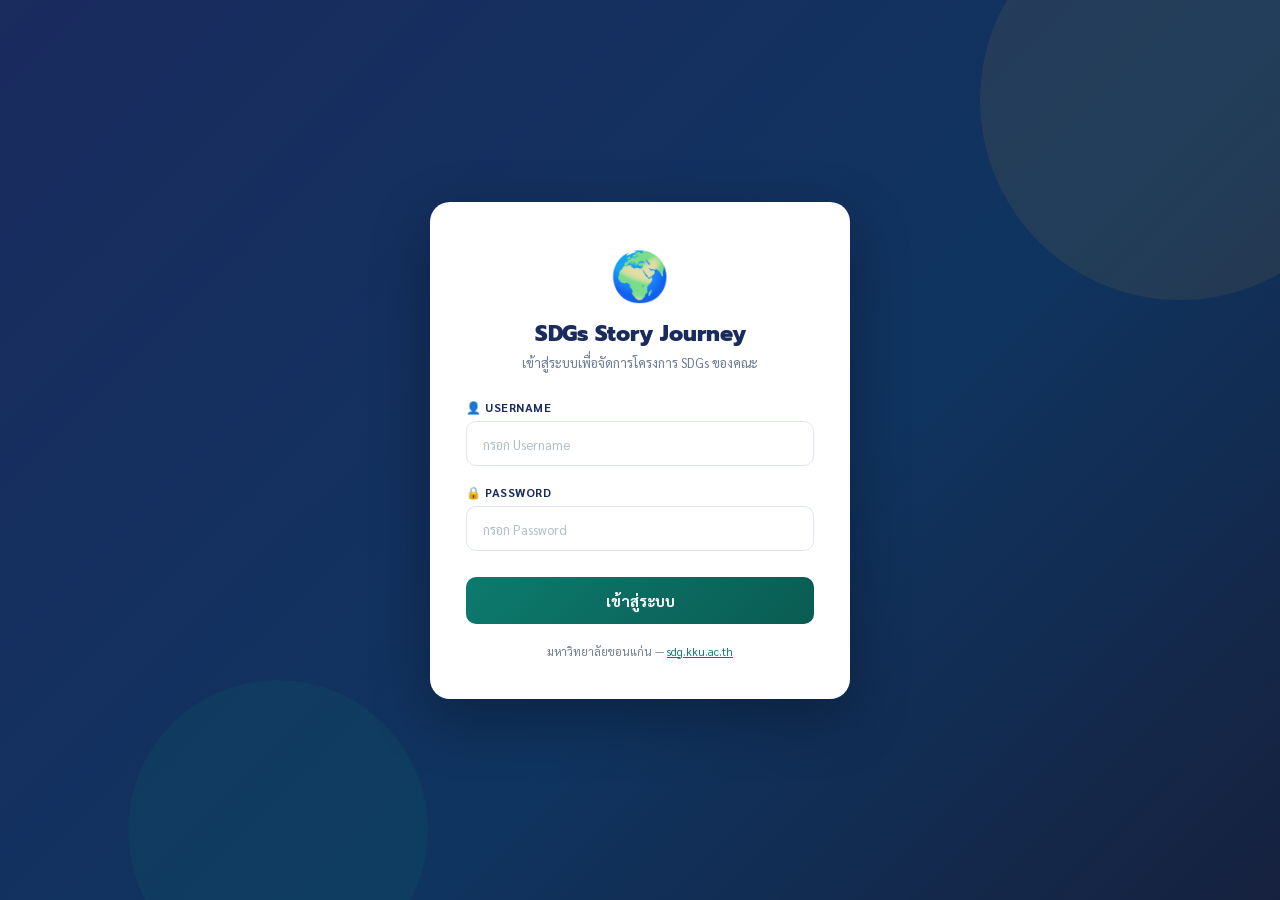
==== dashboard.html @ a76403be "Add files via upload" ====
<!DOCTYPE html>
<html lang="th">
<head>
  <meta charset="UTF-8">
  <meta name="viewport" content="width=device-width, initial-scale=1.0">
  <title>Dashboard — SDGs Story Journey</title>
  <link href="https://fonts.googleapis.com/css2?family=Sarabun:wght@300;400;500;600;700;800&family=Prompt:wght@300;400;600;700;800&display=swap" rel="stylesheet">
  <link rel="stylesheet" href="styles.css">
  <style>
    .dash-header{background:linear-gradient(135deg,var(--kku-navy) 0%,#0f3460 100%);padding:20px 0;position:relative;overflow:hidden;}
    .dash-header::before{content:'';position:absolute;top:-40px;right:-60px;width:250px;height:250px;border-radius:50%;background:rgba(200,146,42,0.1);}
    .dash-header-inner{max-width:960px;margin:0 auto;padding:0 20px;display:flex;align-items:center;justify-content:space-between;position:relative;z-index:1;}
    .dash-header-left h1{font-family:'Prompt',sans-serif;font-size:20px;font-weight:800;color:#fff;margin-bottom:2px;}
    .dash-header-left p{font-size:12px;color:rgba(255,255,255,0.6);}
    .dash-user{display:flex;align-items:center;gap:12px;}
    .dash-user-info{text-align:right;}
    .dash-user-name{font-size:13px;font-weight:700;color:#f0c76a;}
    .dash-user-role{font-size:10px;color:rgba(255,255,255,0.5);}
    .dash-logout{padding:8px 16px;background:rgba(255,255,255,0.1);border:1px solid rgba(255,255,255,0.2);color:white;border-radius:8px;font-size:12px;font-weight:600;cursor:pointer;transition:all 0.2s;font-family:'Sarabun',sans-serif;}
    .dash-logout:hover{background:rgba(231,76,60,0.8);border-color:transparent;}

    .dash-main{max-width:960px;margin:0 auto;padding:24px 20px 60px;}

    .dash-stats{display:grid;grid-template-columns:repeat(3,1fr);gap:14px;margin-bottom:24px;}
    .dash-stat{background:white;border-radius:14px;padding:18px;text-align:center;border:1px solid var(--kku-border);box-shadow:var(--shadow-sm);}
    .dash-stat .val{font-family:'Prompt',sans-serif;font-size:28px;font-weight:800;color:var(--kku-navy);}
    .dash-stat .lbl{font-size:11px;color:var(--kku-gray);margin-top:4px;}

    .dash-toolbar{display:flex;justify-content:space-between;align-items:center;margin-bottom:16px;}
    .dash-toolbar h2{font-family:'Prompt',sans-serif;font-size:16px;font-weight:700;color:var(--kku-navy);}
    .dash-add-btn{padding:10px 20px;background:linear-gradient(135deg,var(--kku-teal),#0a5c52);color:white;border:none;border-radius:10px;font-family:'Sarabun',sans-serif;font-size:13px;font-weight:700;cursor:pointer;display:flex;align-items:center;gap:6px;transition:all 0.2s;box-shadow:0 4px 14px rgba(13,122,110,0.3);}
    .dash-add-btn:hover{transform:translateY(-2px);box-shadow:0 6px 20px rgba(13,122,110,0.4);}

    .project-list{display:flex;flex-direction:column;gap:12px;}
    .project-card{background:white;border-radius:14px;padding:20px;border:1px solid var(--kku-border);box-shadow:var(--shadow-sm);transition:all 0.2s;}
    .project-card:hover{box-shadow:var(--shadow-md);}
    .project-card-header{display:flex;justify-content:space-between;align-items:flex-start;margin-bottom:10px;}
    .project-id{font-family:'Prompt',sans-serif;font-size:11px;font-weight:700;color:var(--kku-teal);background:rgba(13,122,110,0.08);padding:3px 10px;border-radius:20px;}
    .project-date{font-size:11px;color:var(--kku-gray);}
    .project-title{font-family:'Prompt',sans-serif;font-size:15px;font-weight:700;color:var(--kku-navy);margin-bottom:6px;}
    .project-meta{font-size:12px;color:var(--kku-gray);margin-bottom:10px;line-height:1.5;}
    .project-sdgs{display:flex;gap:4px;flex-wrap:wrap;margin-bottom:12px;}
    .project-sdg-tag{padding:2px 8px;border-radius:12px;font-size:10px;font-weight:700;color:white;}
    .project-actions{display:flex;gap:8px;padding-top:12px;border-top:1px solid var(--kku-border);}
    .project-actions button{padding:7px 14px;border-radius:8px;font-size:12px;font-weight:600;cursor:pointer;font-family:'Sarabun',sans-serif;transition:all 0.2s;border:1.5px solid;display:flex;align-items:center;gap:4px;}
    .btn-view{background:#f0f7ff;color:#2980b9;border-color:#d0e8f8;}
    .btn-view:hover{background:#2980b9;color:white;}
    .btn-edit{background:#f0faf7;color:var(--kku-teal);border-color:#b8e8de;}
    .btn-edit:hover{background:var(--kku-teal);color:white;}
    .btn-delete{background:#fff5f5;color:#e74c3c;border-color:#ffd7d7;}
    .btn-delete:hover{background:#e74c3c;color:white;}

    .empty-state{text-align:center;padding:60px 20px;color:var(--kku-gray);}
    .empty-state .emoji{font-size:48px;margin-bottom:12px;display:block;}
    .empty-state p{font-size:14px;}

    .loading{text-align:center;padding:40px;color:var(--kku-gray);font-size:14px;}

    @media(max-width:640px){
      .dash-stats{grid-template-columns:1fr;}
      .dash-toolbar{flex-direction:column;gap:12px;align-items:stretch;}
      .dash-header-inner{flex-direction:column;gap:12px;text-align:center;}
      .dash-user{flex-direction:column;}
      .dash-user-info{text-align:center;}
    }
  </style>
</head>
<body>

<div class="dash-header">
  <div class="dash-header-inner">
    <div class="dash-header-left">
      <h1>🌍 SDGs Story Journey</h1>
      <p>ระบบจัดการโครงการ SDGs — มหาวิทยาลัยขอนแก่น</p>
    </div>
    <div class="dash-user">
      <div class="dash-user-info">
        <div class="dash-user-name" id="userFaculty">-</div>
        <div class="dash-user-role" id="userRole">-</div>
      </div>
      <button class="dash-logout" onclick="logout()">🚪 ออกจากระบบ</button>
    </div>
  </div>
</div>

<div class="dash-main">
  <div class="dash-stats">
    <div class="dash-stat">
      <div class="val" id="statTotal">-</div>
      <div class="lbl">โครงการทั้งหมด</div>
    </div>
    <div class="dash-stat">
      <div class="val" id="statSDGs">-</div>
      <div class="lbl">SDGs ที่ครอบคลุม</div>
    </div>
    <div class="dash-stat">
      <div class="val" id="statLatest">-</div>
      <div class="lbl">อัปเดตล่าสุด</div>
    </div>
  </div>

  <div class="dash-toolbar">
    <h2>📋 รายการโครงการ</h2>
    <button class="dash-add-btn" onclick="addProject()">➕ เพิ่มโครงการใหม่</button>
  </div>

  <div class="project-list" id="projectList">
    <div class="loading">⏳ กำลังโหลดข้อมูล...</div>
  </div>
</div>

<script>
const API_URL = 'YOUR_SDGS_SCRIPT_URL_HERE';

const sdgColors = {1:'#e5243b',2:'#dda63a',3:'#4c9f38',4:'#c5192d',5:'#ff3a21',6:'#26bde2',
  7:'#fcc30b',8:'#a21942',9:'#fd6925',10:'#dd1367',11:'#fd9d24',12:'#bf8b2e',
  13:'#3f7e44',14:'#0a97d9',15:'#56c02b',16:'#00689d',17:'#19486a'};

// Check login
const user = JSON.parse(sessionStorage.getItem('sdg_user') || 'null');
if (!user) {
  window.location.href = 'login.html';
} else {
  document.getElementById('userFaculty').textContent = user.faculty_name;
  document.getElementById('userRole').textContent = user.role === 'admin' ? '👑 ผู้ดูแลระบบ (เห็นทุกคณะ)' : '👤 ' + user.username;
  loadProjects();
}

async function loadProjects() {
  try {
    const url = API_URL + '?action=getProjects&username=' + encodeURIComponent(user.username);
    const res = await fetch(url);
    const result = await res.json();

    if (result.status === 'success') {
      renderProjects(result.projects);
    } else {
      document.getElementById('projectList').innerHTML = '<div class="empty-state"><span class="emoji">❌</span><p>' + result.message + '</p></div>';
    }
  } catch (error) {
    document.getElementById('projectList').innerHTML = '<div class="empty-state"><span class="emoji">❌</span><p>โหลดข้อมูลไม่สำเร็จ: ' + error.message + '</p></div>';
  }
}

function renderProjects(projects) {
  const listDiv = document.getElementById('projectList');

  // Stats
  document.getElementById('statTotal').textContent = projects.length;
  const allSdgs = new Set();
  projects.forEach(p => {
    if (p.sdgs) p.sdgs.toString().split(',').forEach(s => { if (s.trim()) allSdgs.add(s.trim()); });
  });
  document.getElementById('statSDGs').textContent = allSdgs.size;
  document.getElementById('statLatest').textContent = projects.length > 0 ? projects[projects.length - 1].timestamp : '-';

  if (projects.length === 0) {
    listDiv.innerHTML = '<div class="empty-state"><span class="emoji">📭</span><p>ยังไม่มีโครงการ — กดปุ่ม "เพิ่มโครงการใหม่" เพื่อเริ่มต้น</p></div>';
    return;
  }

  // Sort newest first
  projects.reverse();

  listDiv.innerHTML = projects.map(p => {
    const sdgTags = p.sdgs ? p.sdgs.toString().split(',').filter(s => s.trim()).map(s => {
      const n = parseInt(s.trim());
      return '<span class="project-sdg-tag" style="background:' + (sdgColors[n] || '#999') + '">' + n + '</span>';
    }).join('') : '';

    const ownerTag = user.role === 'admin' && p.username ? ' <span style="font-size:10px;color:var(--kku-gray);">(' + p.username + ')</span>' : '';

    return '<div class="project-card">' +
      '<div class="project-card-header"><span class="project-id">' + p.sdg_id + '</span><span class="project-date">' + p.timestamp + '</span></div>' +
      '<div class="project-title">' + (p.project_title || 'ไม่ระบุชื่อ') + ownerTag + '</div>' +
      '<div class="project-meta">🏫 ' + (p.kku_unit || '-') + ' · 👤 ' + (p.lead_person || '-') + ' · 📊 กิจกรรม ' + (p.activity_count || 0) + ' รายการ</div>' +
      (sdgTags ? '<div class="project-sdgs">' + sdgTags + '</div>' : '') +
      '<div class="project-actions">' +
      '<button class="btn-view" onclick="viewProject(\'' + p.sdg_id + '\')">📄 ดู Story Card</button>' +
      '<button class="btn-edit" onclick="editProject(\'' + p.sdg_id + '\')">✏️ แก้ไข</button>' +
      '<button class="btn-delete" onclick="deleteProject(\'' + p.sdg_id + '\',\'' + (p.project_title || '').replace(/'/g, "\\'") + '\')">🗑️ ลบ</button>' +
      '</div></div>';
  }).join('');
}

function addProject() {
  window.location.href = 'index-sdgs.html';
}

function editProject(sdgId) {
  window.location.href = 'index-sdgs.html?edit=' + sdgId;
}

function viewProject(sdgId) {
  window.location.href = 'index-sdgs.html?view=' + sdgId;
}

async function deleteProject(sdgId, title) {
  if (!confirm('ต้องการลบโครงการ "' + title + '" (' + sdgId + ')?\n\nลบแล้วไม่สามารถกู้คืนได้')) return;

  try {
    const res = await fetch(API_URL, {
      method: 'POST',
      headers: { 'Content-Type': 'text/plain;charset=utf-8' },
      body: JSON.stringify({ action: 'delete', sdg_id: sdgId }),
      redirect: 'follow'
    });
    const result = await res.json();

    if (result.status === 'success') {
      alert('✅ ' + result.message);
      loadProjects();
    } else {
      alert('❌ ' + result.message);
    }
  } catch (error) {
    alert('❌ เกิดข้อผิดพลาด: ' + error.message);
  }
}

function logout() {
  sessionStorage.removeItem('sdg_user');
  window.location.href = 'login.html';
}
</script>
</body>
</html>
---- styles.css ----
/* ══════════════════════════════════════════
   MOU Story Journey – KKU SDG Template
   styles.css
   ══════════════════════════════════════════ */

:root {
  --kku-navy: #1a2b5e;
  --kku-gold: #c8922a;
  --kku-teal: #0d7a6e;
  --kku-light: #f4f7fb;
  --kku-white: #ffffff;
  --kku-gray: #6b7c93;
  --kku-border: #dde4f0;
  --accent1: #e74c3c;
  --accent2: #3498db;
  --accent3: #27ae60;
  --shadow-sm: 0 2px 8px rgba(26,43,94,0.08);
  --shadow-md: 0 6px 24px rgba(26,43,94,0.12);
  --shadow-lg: 0 12px 48px rgba(26,43,94,0.18);
}

* { box-sizing: border-box; margin: 0; padding: 0; }

body {
  font-family: 'Sarabun', sans-serif;
  background: var(--kku-light);
  color: #1e2d4a;
  min-height: 100vh;
}

/* ── HEADER ── */
.site-header {
  background: linear-gradient(135deg, var(--kku-navy) 0%, #0f3460 60%, #16213e 100%);
  padding: 0;
  position: relative;
  overflow: hidden;
}
.site-header::before {
  content: '';
  position: absolute;
  top: -60px; right: -80px;
  width: 340px; height: 340px;
  border-radius: 50%;
  background: rgba(200,146,42,0.12);
}
.site-header::after {
  content: '';
  position: absolute;
  bottom: -40px; left: 10%;
  width: 200px; height: 200px;
  border-radius: 50%;
  background: rgba(13,122,110,0.15);
}
.header-inner {
  max-width: 900px;
  margin: 0 auto;
  padding: 36px 32px 28px;
  position: relative; z-index: 1;
}
.header-badge {
  display: inline-flex;
  align-items: center;
  gap: 8px;
  background: rgba(200,146,42,0.18);
  border: 1px solid rgba(200,146,42,0.4);
  color: #f0c76a;
  font-size: 11px;
  font-weight: 700;
  letter-spacing: 1.5px;
  text-transform: uppercase;
  padding: 5px 14px;
  border-radius: 20px;
  margin-bottom: 14px;
}
.header-badge .dot {
  width: 7px; height: 7px;
  background: #f0c76a;
  border-radius: 50%;
  animation: pulse 1.8s infinite;
}
@keyframes pulse { 0%,100%{opacity:1} 50%{opacity:0.4} }

.header-title {
  font-family: 'Prompt', sans-serif;
  font-size: 28px;
  font-weight: 800;
  color: #ffffff;
  line-height: 1.2;
  margin-bottom: 8px;
}
.header-title span { color: #f0c76a; }
.header-subtitle {
  color: rgba(255,255,255,0.65);
  font-size: 14px;
  font-weight: 400;
  line-height: 1.6;
}
.header-sdg-row {
  display: flex;
  align-items: center;
  gap: 6px;
  margin-top: 18px;
  flex-wrap: wrap;
}
.sdg-mini-badge {
  width: 28px; height: 28px;
  border-radius: 5px;
  display: flex; align-items: center; justify-content: center;
  font-size: 9px; font-weight: 800;
  color: white; cursor: default;
  transition: transform 0.15s;
}
.sdg-mini-badge:hover { transform: scale(1.18); }

/* ── MAIN CONTAINER ── */
.main { max-width: 900px; margin: 0 auto; padding: 32px 20px 60px; }

/* ── SECTION WRAPPER ── */
.section-card {
  background: white;
  border-radius: 16px;
  box-shadow: var(--shadow-sm);
  border: 1px solid var(--kku-border);
  margin-bottom: 20px;
  overflow: hidden;
  transition: box-shadow 0.2s;
}
.section-card:hover { box-shadow: var(--shadow-md); }

.section-header {
  display: flex;
  align-items: center;
  gap: 14px;
  padding: 18px 24px;
  border-bottom: 1px solid var(--kku-border);
  background: linear-gradient(to right, #f8faff, white);
  cursor: pointer;
  user-select: none;
}
.section-icon {
  width: 42px; height: 42px;
  border-radius: 11px;
  display: flex; align-items: center; justify-content: center;
  font-size: 18px;
  flex-shrink: 0;
}
.section-num {
  font-family: 'Prompt', sans-serif;
  font-size: 11px;
  font-weight: 700;
  letter-spacing: 1.5px;
  text-transform: uppercase;
  color: var(--kku-gray);
}
.section-title {
  font-family: 'Prompt', sans-serif;
  font-size: 16px;
  font-weight: 700;
  color: var(--kku-navy);
}
.section-toggle {
  margin-left: auto;
  width: 28px; height: 28px;
  border-radius: 8px;
  background: var(--kku-light);
  border: none;
  cursor: pointer;
  display: flex; align-items: center; justify-content: center;
  font-size: 12px;
  transition: all 0.2s;
  color: var(--kku-gray);
  flex-shrink: 0;
}
.section-toggle.open { background: var(--kku-navy); color: white; transform: rotate(180deg); }

.section-body {
  padding: 24px;
  display: none;
}
.section-body.open { display: block; }

/* ── FORM ELEMENTS ── */
.field-group { margin-bottom: 18px; }
.field-row { display: grid; grid-template-columns: 1fr 1fr; gap: 16px; }
.field-row-3 { display: grid; grid-template-columns: 1fr 1fr 1fr; gap: 14px; }

label {
  display: block;
  font-size: 12px;
  font-weight: 700;
  color: var(--kku-navy);
  letter-spacing: 0.5px;
  text-transform: uppercase;
  margin-bottom: 6px;
}
label .req { color: #e74c3c; margin-left: 2px; }
label .hint {
  font-weight: 400;
  text-transform: none;
  color: var(--kku-gray);
  font-size: 11px;
  letter-spacing: 0;
  margin-left: 6px;
}

input[type="text"],
input[type="date"],
input[type="url"],
select,
textarea {
  width: 100%;
  padding: 10px 14px;
  border: 1.5px solid var(--kku-border);
  border-radius: 9px;
  font-family: 'Sarabun', sans-serif;
  font-size: 14px;
  color: #1e2d4a;
  background: white;
  transition: border-color 0.2s, box-shadow 0.2s;
  outline: none;
  appearance: none;
}
input:focus, select:focus, textarea:focus {
  border-color: var(--kku-teal);
  box-shadow: 0 0 0 3px rgba(13,122,110,0.1);
}
textarea { resize: vertical; min-height: 80px; line-height: 1.6; }
select {
  cursor: pointer;
  background-image: url("data:image/svg+xml,%3Csvg xmlns='http://www.w3.org/2000/svg' width='12' height='8' viewBox='0 0 12 8'%3E%3Cpath d='M1 1l5 5 5-5' stroke='%236b7c93' stroke-width='1.5' fill='none' stroke-linecap='round'/%3E%3C/svg%3E");
  background-repeat: no-repeat;
  background-position: right 12px center;
  padding-right: 36px;
}

::placeholder { color: #b0bec5; font-size: 13px; }

/* ── VALIDATION ── */
.field-error input,
.field-error textarea,
.field-error select {
  border-color: #e74c3c !important;
  box-shadow: 0 0 0 3px rgba(231,76,60,0.1) !important;
}
.error-msg {
  color: #e74c3c;
  font-size: 11px;
  font-weight: 600;
  margin-top: 4px;
  display: none;
}
.field-error .error-msg {
  display: block;
}

/* ── SDG PICKER ── */
.sdg-picker-grid {
  display: grid;
  grid-template-columns: repeat(9, 1fr);
  gap: 6px;
  margin-top: 8px;
}
.sdg-pick-btn {
  aspect-ratio: 1;
  border-radius: 8px;
  border: none;
  cursor: pointer;
  display: flex; flex-direction: column;
  align-items: center; justify-content: center;
  font-size: 10px; font-weight: 800;
  color: white;
  opacity: 0.45;
  transition: opacity 0.15s, transform 0.15s, box-shadow 0.15s;
  position: relative;
}
.sdg-pick-btn:hover { opacity: 0.8; transform: scale(1.07); }
.sdg-pick-btn.selected { opacity: 1; transform: scale(1.07); box-shadow: 0 3px 12px rgba(0,0,0,0.25); }
.sdg-pick-btn .sdg-num { font-size: 13px; font-weight: 800; line-height: 1; }
.sdg-pick-btn .sdg-lbl { font-size: 7px; font-weight: 600; line-height: 1.2; text-align: center; margin-top: 2px; opacity: 0.9; }

/* SDG colors */
.sdg-1{background:#e5243b} .sdg-2{background:#dda63a} .sdg-3{background:#4c9f38}
.sdg-4{background:#c5192d} .sdg-5{background:#ff3a21} .sdg-6{background:#26bde2}
.sdg-7{background:#fcc30b;color:#333 !important} .sdg-8{background:#a21942}
.sdg-9{background:#fd6925} .sdg-10{background:#dd1367} .sdg-11{background:#fd9d24;color:#333 !important}
.sdg-12{background:#bf8b2e} .sdg-13{background:#3f7e44} .sdg-14{background:#0a97d9}
.sdg-15{background:#56c02b} .sdg-16{background:#00689d} .sdg-17{background:#19486a}

/* ── ACTIVITIES TIMELINE ── */
.activities-list { list-style: none; }
.activity-item {
  display: flex;
  gap: 16px;
  margin-bottom: 16px;
  position: relative;
}
.activity-item::before {
  content: '';
  position: absolute;
  left: 19px; top: 42px;
  width: 2px;
  bottom: -16px;
  background: linear-gradient(to bottom, var(--kku-teal), transparent);
  opacity: 0.3;
}
.activity-item:last-child::before { display: none; }

.activity-dot {
  width: 40px; height: 40px;
  border-radius: 50%;
  background: linear-gradient(135deg, var(--kku-teal), #0a5c52);
  color: white;
  display: flex; align-items: center; justify-content: center;
  font-size: 14px; font-weight: 800;
  flex-shrink: 0;
  box-shadow: 0 3px 10px rgba(13,122,110,0.3);
  font-family: 'Prompt', sans-serif;
}
.activity-content { flex: 1; }
.activity-fields {
  background: #f8fbff;
  border: 1.5px solid #e0eaf8;
  border-radius: 12px;
  padding: 14px 16px;
}
.activity-fields .field-row { grid-template-columns: 2fr 1fr 1fr; }

.add-btn {
  display: flex;
  align-items: center;
  gap: 8px;
  padding: 10px 18px;
  border: 2px dashed var(--kku-teal);
  border-radius: 10px;
  background: transparent;
  color: var(--kku-teal);
  font-family: 'Sarabun', sans-serif;
  font-size: 13px;
  font-weight: 600;
  cursor: pointer;
  transition: all 0.2s;
  width: 100%;
  justify-content: center;
  margin-top: 8px;
}
.add-btn:hover { background: rgba(13,122,110,0.06); border-style: solid; }

.remove-btn {
  width: 28px; height: 28px;
  border-radius: 7px;
  border: 1.5px solid #ffd7d7;
  background: #fff5f5;
  color: #e74c3c;
  cursor: pointer;
  font-size: 12px;
  display: flex; align-items: center; justify-content: center;
  margin-top: 8px;
  transition: all 0.2s;
  flex-shrink: 0;
  align-self: flex-start;
}
.remove-btn:hover { background: #e74c3c; color: white; }

/* ── OUTCOMES / IMPACT ── */
.outcome-grid {
  display: grid;
  grid-template-columns: repeat(3, 1fr);
  gap: 12px;
  margin-bottom: 16px;
}
.outcome-card {
  background: #f8fbff;
  border: 1.5px solid #e0eaf8;
  border-radius: 12px;
  padding: 14px;
  text-align: center;
  position: relative;
  transition: border-color 0.2s;
}
.outcome-card:hover { border-color: var(--kku-teal); }
.outcome-card .oc-icon { font-size: 24px; margin-bottom: 8px; display: block; }
.outcome-card label { text-align: center; text-transform: none; font-size: 11.5px; font-weight: 600; color: var(--kku-gray); margin-bottom: 6px; }
.outcome-card input { text-align: center; font-size: 20px; font-weight: 800; font-family: 'Prompt', sans-serif; color: var(--kku-navy); padding: 4px 8px; border: none; border-bottom: 2px solid var(--kku-border); border-radius: 0; width: 100%; }
.outcome-card input:focus { border-bottom-color: var(--kku-teal); box-shadow: none; }
.outcome-card .unit { font-size: 11px; color: var(--kku-gray); margin-top: 4px; }

/* ── QUOTE BLOCK ── */
.quote-block {
  background: linear-gradient(135deg, rgba(13,122,110,0.06), rgba(26,43,94,0.04));
  border-left: 4px solid var(--kku-teal);
  border-radius: 0 12px 12px 0;
  padding: 16px 18px;
  margin-top: 8px;
}
.quote-block textarea { background: transparent; border: none; padding: 0; font-style: italic; font-size: 14px; min-height: 60px; }
.quote-block textarea:focus { box-shadow: none; border: none; }
.quote-attr { margin-top: 8px; display: flex; align-items: center; gap: 8px; }
.quote-attr input { border: none; border-bottom: 1.5px solid var(--kku-border); border-radius: 0; padding: 4px 0; font-size: 12px; color: var(--kku-gray); background: transparent; }
.quote-attr input:focus { box-shadow: none; border-bottom-color: var(--kku-teal); }
.quote-dash { color: var(--kku-gray); font-size: 12px; }

/* ── PREVIEW AREA ── */
.preview-panel {
  background: linear-gradient(135deg, var(--kku-navy) 0%, #0f3460 100%);
  border-radius: 16px;
  padding: 28px;
  color: white;
  margin-bottom: 20px;
  position: relative;
  overflow: hidden;
}
.preview-panel::before {
  content: ''; position: absolute;
  top: -50px; right: -50px;
  width: 220px; height: 220px;
  border-radius: 50%;
  background: rgba(200,146,42,0.1);
}
.preview-title {
  font-family: 'Prompt', sans-serif;
  font-size: 13px; font-weight: 700;
  letter-spacing: 1.5px; text-transform: uppercase;
  color: #f0c76a; margin-bottom: 16px;
  display: flex; align-items: center; gap: 8px;
}
.preview-title::after { content:''; flex:1; height:1px; background:rgba(240,199,106,0.25); }

.story-flow {
  display: flex;
  align-items: center;
  gap: 10px;
  flex-wrap: wrap;
  position: relative; z-index: 1;
}
.story-node {
  background: rgba(255,255,255,0.1);
  border: 1px solid rgba(255,255,255,0.2);
  border-radius: 10px;
  padding: 10px 14px;
  font-size: 12px;
  line-height: 1.4;
  min-width: 120px;
  backdrop-filter: blur(4px);
  transition: background 0.2s;
}
.story-node:hover { background: rgba(255,255,255,0.16); }
.story-node .node-label {
  font-size: 9px; font-weight: 700; letter-spacing: 1px;
  text-transform: uppercase; color: #f0c76a; margin-bottom: 4px;
}
.story-node .node-val {
  font-weight: 600; color: white; font-size: 13px;
}
.story-arrow {
  font-size: 18px; color: rgba(255,255,255,0.4);
  flex-shrink: 0;
}

.sdg-display-tags {
  display: flex; flex-wrap: wrap; gap: 6px;
  margin-top: 12px; position: relative; z-index:1;
}
.sdg-display-tag {
  padding: 4px 10px;
  border-radius: 20px;
  font-size: 11px; font-weight: 700;
  color: white;
  display: flex; align-items: center; gap: 4px;
}

/* ── ACTION BUTTONS ── */
.action-bar {
  display: flex; gap: 12px; margin-top: 24px;
  flex-wrap: wrap;
}
.btn-primary {
  background: linear-gradient(135deg, var(--kku-teal), #0a5c52);
  color: white;
  border: none;
  padding: 12px 28px;
  border-radius: 10px;
  font-family: 'Sarabun', sans-serif;
  font-size: 14px; font-weight: 700;
  cursor: pointer;
  box-shadow: 0 4px 14px rgba(13,122,110,0.35);
  transition: all 0.2s;
  display: flex; align-items: center; gap: 8px;
}
.btn-primary:hover { transform: translateY(-2px); box-shadow: 0 6px 20px rgba(13,122,110,0.45); }
.btn-secondary {
  background: white;
  color: var(--kku-navy);
  border: 1.5px solid var(--kku-border);
  padding: 12px 24px;
  border-radius: 10px;
  font-family: 'Sarabun', sans-serif;
  font-size: 14px; font-weight: 600;
  cursor: pointer;
  transition: all 0.2s;
  display: flex; align-items: center; gap: 8px;
}
.btn-secondary:hover { border-color: var(--kku-navy); background: var(--kku-light); }
.btn-save {
  background: linear-gradient(135deg, var(--kku-gold), #a67820);
  color: white;
  border: none;
  padding: 12px 28px;
  border-radius: 10px;
  font-family: 'Sarabun', sans-serif;
  font-size: 14px; font-weight: 700;
  cursor: pointer;
  box-shadow: 0 4px 14px rgba(200,146,42,0.35);
  transition: all 0.2s;
  display: flex; align-items: center; gap: 8px;
}
.btn-save:hover { transform: translateY(-2px); box-shadow: 0 6px 20px rgba(200,146,42,0.45); }

/* ── PRINT / OUTPUT PREVIEW ── */
.output-preview {
  display: none;
  background: white;
  border-radius: 16px;
  padding: 36px;
  box-shadow: var(--shadow-lg);
  border: 1px solid var(--kku-border);
  margin-bottom: 20px;
}
.output-preview.show { display: block; }
.op-header { display: flex; align-items: flex-start; justify-content: space-between; margin-bottom: 24px; padding-bottom: 20px; border-bottom: 2px solid var(--kku-border); }
.op-logo-area { display: flex; align-items: center; gap: 12px; }
.op-logo-circle { width: 50px; height: 50px; border-radius: 50%; background: linear-gradient(135deg, var(--kku-navy), #0f3460); display: flex; align-items:center; justify-content:center; font-size:20px; }
.op-uni { font-family: 'Prompt', sans-serif; font-size: 13px; font-weight: 700; color: var(--kku-navy); }
.op-sub { font-size: 11px; color: var(--kku-gray); }
.op-year { font-family: 'Prompt', sans-serif; font-size: 28px; font-weight: 800; color: var(--kku-gold); text-align: right; }
.op-year small { display: block; font-size: 10px; color: var(--kku-gray); font-weight: 400; }

.op-title { font-family: 'Prompt', sans-serif; font-size: 22px; font-weight: 800; color: var(--kku-navy); margin-bottom: 6px; }
.op-partners { font-size: 13px; color: var(--kku-gray); margin-bottom: 20px; }

/* ── OUTPUT: INFO GRID ── */
.op-info-grid {
  display: grid;
  grid-template-columns: 1fr 1fr;
  gap: 10px;
  margin-bottom: 20px;
  background: var(--kku-light);
  border-radius: 12px;
  padding: 16px;
}
.op-info-item {
  font-size: 13px;
  color: #1e2d4a;
  line-height: 1.5;
}
.op-info-label {
  font-size: 10px;
  font-weight: 700;
  text-transform: uppercase;
  letter-spacing: 0.5px;
  color: var(--kku-gray);
  margin-bottom: 2px;
}

/* ── OUTPUT: OBJECTIVE ── */
.op-objective {
  background: #f0f7ff;
  border: 1.5px solid #d0e8f8;
  border-radius: 12px;
  padding: 14px 18px;
  margin-bottom: 20px;
}
.op-objective-label {
  font-size: 11px;
  font-weight: 700;
  color: #2980b9;
  text-transform: uppercase;
  letter-spacing: 1px;
  margin-bottom: 6px;
}
.op-objective-text {
  font-size: 14px;
  color: #1e2d4a;
  line-height: 1.6;
}

.op-timeline {
  position: relative;
  padding-left: 28px;
  border-left: 3px solid var(--kku-teal);
  margin-bottom: 24px;
}
.op-tl-item { position: relative; margin-bottom: 18px; }
.op-tl-dot {
  position: absolute;
  left: -34px;
  top: 3px;
  width: 14px; height: 14px;
  border-radius: 50%;
  background: var(--kku-teal);
  border: 2px solid white;
  box-shadow: 0 0 0 2px var(--kku-teal);
}
.op-tl-phase { font-size: 10px; font-weight: 700; letter-spacing: 1px; text-transform: uppercase; color: var(--kku-teal); }
.op-tl-act { font-size: 14px; font-weight: 600; color: var(--kku-navy); }
.op-tl-desc { font-size: 13px; color: var(--kku-gray); margin-top: 2px; line-height: 1.5; }

.op-metrics { display: grid; grid-template-columns: repeat(3, 1fr); gap: 12px; margin-bottom: 24px; }
.op-metric { background: var(--kku-light); border-radius: 10px; padding: 14px; text-align: center; }
.op-metric .val { font-family: 'Prompt', sans-serif; font-size: 22px; font-weight: 800; color: var(--kku-navy); }
.op-metric .lbl { font-size: 11px; color: var(--kku-gray); margin-top: 2px; }

.op-sdg-bar { display: flex; gap: 6px; flex-wrap: wrap; margin-bottom: 20px; }
.op-quote { border-left: 4px solid var(--kku-gold); padding: 12px 16px; background: #fffbf2; border-radius: 0 10px 10px 0; font-style: italic; color: #6b5c2e; font-size: 13px; margin-bottom: 20px; }
.op-quote-attr { font-size: 11px; font-weight: 700; color: var(--kku-gold); margin-top: 6px; font-style: normal; }

/* ── OUTPUT: SPILLOVER ── */
.op-spillover {
  background: linear-gradient(135deg, #f0faf7, #f0f7ff);
  border: 1.5px solid #b8e8de;
  border-radius: 12px;
  padding: 14px 18px;
  margin-bottom: 20px;
}
.op-spillover-label {
  font-size: 11px;
  font-weight: 700;
  color: var(--kku-teal);
  text-transform: uppercase;
  letter-spacing: 1px;
  margin-bottom: 6px;
}
.op-spillover-text {
  font-size: 13px;
  color: #1e2d4a;
  line-height: 1.6;
}

/* ── OUTPUT: SDG EXPLANATION ── */
.op-sdg-explain {
  background: #f8f9ff;
  border: 1.5px solid #dde4f0;
  border-radius: 12px;
  padding: 14px 18px;
  margin-bottom: 20px;
}
.op-sdg-explain-label {
  font-size: 11px;
  font-weight: 700;
  color: var(--accent2);
  text-transform: uppercase;
  letter-spacing: 1px;
  margin-bottom: 6px;
}
.op-sdg-explain-text {
  font-size: 13px;
  color: #1e2d4a;
  line-height: 1.6;
}

/* ── OUTPUT: LINKS ── */
.op-links {
  display: flex;
  gap: 12px;
  margin-bottom: 20px;
  flex-wrap: wrap;
}
.op-link-item {
  display: inline-flex;
  align-items: center;
  gap: 6px;
  padding: 8px 14px;
  background: var(--kku-light);
  border: 1px solid var(--kku-border);
  border-radius: 8px;
  font-size: 12px;
  color: var(--kku-teal);
  text-decoration: none;
  font-weight: 600;
  transition: all 0.2s;
}
.op-link-item:hover {
  background: var(--kku-teal);
  color: white;
  border-color: var(--kku-teal);
}

.op-footer { display: flex; justify-content: space-between; align-items: center; padding-top: 16px; border-top: 1px solid var(--kku-border); font-size: 11px; color: var(--kku-gray); }

/* ── HELPER ── */
.tip-box {
  background: linear-gradient(135deg, #e8f8f5, #f0f7ff);
  border: 1px solid #b8e8de;
  border-radius: 10px;
  padding: 12px 16px;
  font-size: 12px;
  color: #2d6a5e;
  margin-bottom: 18px;
  display: flex; align-items: flex-start; gap: 8px;
}
.tip-box .tip-icon { font-size: 16px; flex-shrink: 0; }

/* ── PROGRESS STEPS ── */
.progress-steps {
  display: flex;
  align-items: center;
  margin-bottom: 24px;
  background: white;
  border-radius: 14px;
  padding: 16px 24px;
  border: 1px solid var(--kku-border);
  box-shadow: var(--shadow-sm);
}
.step-item {
  display: flex; flex-direction: column; align-items: center;
  gap: 6px; flex: 1; position: relative;
  cursor: pointer;
}
.step-item:not(:last-child)::after {
  content: '';
  position: absolute;
  top: 16px; left: calc(50% + 16px);
  width: calc(100% - 32px);
  height: 2px;
  background: var(--kku-border);
}
.step-item.done:not(:last-child)::after { background: var(--kku-teal); }
.step-circle {
  width: 32px; height: 32px;
  border-radius: 50%;
  background: var(--kku-border);
  color: var(--kku-gray);
  display: flex; align-items: center; justify-content: center;
  font-size: 12px; font-weight: 700;
  transition: all 0.3s;
  font-family: 'Prompt', sans-serif;
}
.step-item.active .step-circle { background: var(--kku-teal); color: white; box-shadow: 0 3px 10px rgba(13,122,110,0.35); }
.step-item.done .step-circle { background: var(--kku-navy); color: white; }
.step-label { font-size: 10px; font-weight: 600; color: var(--kku-gray); text-align: center; }
.step-item.active .step-label { color: var(--kku-teal); }
.step-item.done .step-label { color: var(--kku-navy); }

/* ── TOAST NOTIFICATION ── */
.toast {
  position: fixed;
  bottom: 30px;
  right: 30px;
  background: var(--kku-navy);
  color: white;
  padding: 14px 24px;
  border-radius: 12px;
  font-size: 14px;
  font-weight: 600;
  box-shadow: var(--shadow-lg);
  z-index: 9999;
  transform: translateY(100px);
  opacity: 0;
  transition: all 0.3s ease;
  display: flex;
  align-items: center;
  gap: 10px;
}
.toast.show {
  transform: translateY(0);
  opacity: 1;
}
.toast.success { background: var(--kku-teal); }
.toast.error { background: var(--accent1); }

/* ── RESPONSIVE ── */
@media (max-width: 640px) {
  .field-row, .field-row-3, .outcome-grid { grid-template-columns: 1fr; }
  .sdg-picker-grid { grid-template-columns: repeat(6, 1fr); }
  .op-metrics { grid-template-columns: 1fr 1fr; }
  .op-info-grid { grid-template-columns: 1fr; }
  .story-flow { flex-direction: column; }
  .header-title { font-size: 22px; }
  .activity-fields .field-row { grid-template-columns: 1fr; }
  .action-bar { flex-direction: column; }
  .action-bar button { width: 100%; justify-content: center; }
}

@media print {
  .site-header, .main > .section-card, .progress-steps, .action-bar, .preview-panel, .toast { display: none !important; }
  .output-preview { display: block !important; box-shadow: none !important; padding: 0 !important; }
  body { background: white; }
}
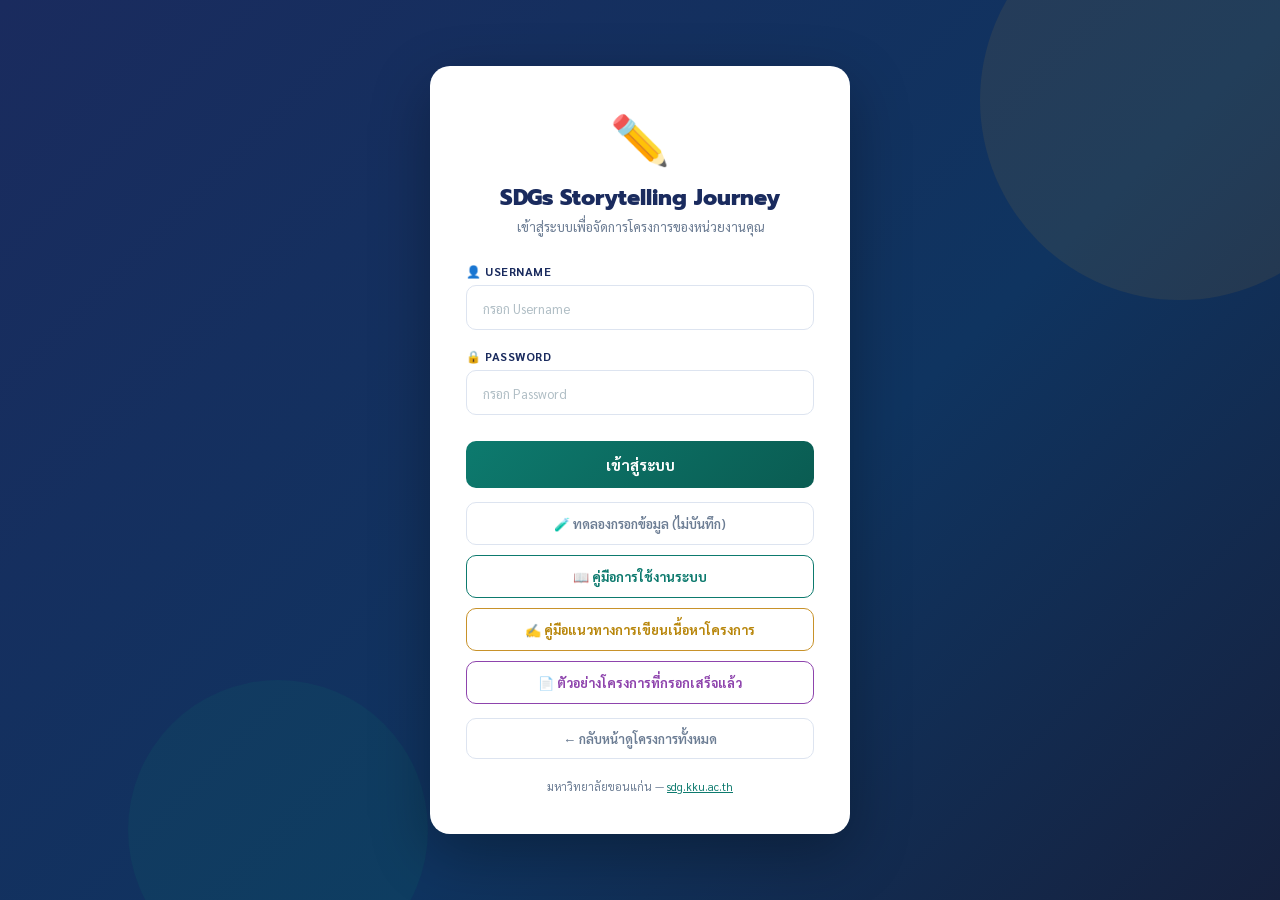
==== commit b552147b: "Add files via upload" ====
--- a/dashboard.html
+++ b/dashboard.html
@@ -3,7 +3,7 @@
 <head>
   <meta charset="UTF-8">
   <meta name="viewport" content="width=device-width, initial-scale=1.0">
-  <title>Dashboard — SDGs Story Journey</title>
+  <title>Dashboard — SDGs Storytelling Journey</title>
   <link href="https://fonts.googleapis.com/css2?family=Sarabun:wght@300;400;500;600;700;800&family=Prompt:wght@300;400;600;700;800&display=swap" rel="stylesheet">
   <link rel="stylesheet" href="styles.css">
   <style>
@@ -18,19 +18,15 @@
     .dash-user-role{font-size:10px;color:rgba(255,255,255,0.5);}
     .dash-logout{padding:8px 16px;background:rgba(255,255,255,0.1);border:1px solid rgba(255,255,255,0.2);color:white;border-radius:8px;font-size:12px;font-weight:600;cursor:pointer;transition:all 0.2s;font-family:'Sarabun',sans-serif;}
     .dash-logout:hover{background:rgba(231,76,60,0.8);border-color:transparent;}
-
     .dash-main{max-width:960px;margin:0 auto;padding:24px 20px 60px;}
-
     .dash-stats{display:grid;grid-template-columns:repeat(3,1fr);gap:14px;margin-bottom:24px;}
     .dash-stat{background:white;border-radius:14px;padding:18px;text-align:center;border:1px solid var(--kku-border);box-shadow:var(--shadow-sm);}
     .dash-stat .val{font-family:'Prompt',sans-serif;font-size:28px;font-weight:800;color:var(--kku-navy);}
     .dash-stat .lbl{font-size:11px;color:var(--kku-gray);margin-top:4px;}
-
     .dash-toolbar{display:flex;justify-content:space-between;align-items:center;margin-bottom:16px;}
     .dash-toolbar h2{font-family:'Prompt',sans-serif;font-size:16px;font-weight:700;color:var(--kku-navy);}
     .dash-add-btn{padding:10px 20px;background:linear-gradient(135deg,var(--kku-teal),#0a5c52);color:white;border:none;border-radius:10px;font-family:'Sarabun',sans-serif;font-size:13px;font-weight:700;cursor:pointer;display:flex;align-items:center;gap:6px;transition:all 0.2s;box-shadow:0 4px 14px rgba(13,122,110,0.3);}
     .dash-add-btn:hover{transform:translateY(-2px);box-shadow:0 6px 20px rgba(13,122,110,0.4);}
-
     .project-list{display:flex;flex-direction:column;gap:12px;}
     .project-card{background:white;border-radius:14px;padding:20px;border:1px solid var(--kku-border);box-shadow:var(--shadow-sm);transition:all 0.2s;}
     .project-card:hover{box-shadow:var(--shadow-md);}
@@ -49,19 +45,64 @@
     .btn-edit:hover{background:var(--kku-teal);color:white;}
     .btn-delete{background:#fff5f5;color:#e74c3c;border-color:#ffd7d7;}
     .btn-delete:hover{background:#e74c3c;color:white;}
-
     .empty-state{text-align:center;padding:60px 20px;color:var(--kku-gray);}
     .empty-state .emoji{font-size:48px;margin-bottom:12px;display:block;}
     .empty-state p{font-size:14px;}
-
     .loading{text-align:center;padding:40px;color:var(--kku-gray);font-size:14px;}
+
+    /* ── SEARCH & FILTERS ── */
+    .filter-panel{background:white;border-radius:14px;padding:18px;border:1px solid var(--kku-border);box-shadow:var(--shadow-sm);margin-bottom:16px;}
+    .filter-row{display:flex;gap:10px;flex-wrap:wrap;align-items:flex-end;}
+    .filter-group{flex:1;min-width:180px;}
+    .filter-group label{display:block;font-size:10px;font-weight:700;color:var(--kku-gray);text-transform:uppercase;letter-spacing:0.5px;margin-bottom:4px;}
+    .filter-group input,.filter-group select{width:100%;padding:8px 12px;border:1.5px solid var(--kku-border);border-radius:8px;font-family:'Sarabun',sans-serif;font-size:13px;outline:none;transition:border-color 0.2s;}
+    .filter-group input:focus,.filter-group select:focus{border-color:var(--kku-teal);}
+    .filter-sdg-row{display:flex;gap:4px;flex-wrap:wrap;margin-top:8px;}
+    .filter-sdg-btn{width:32px;height:32px;border-radius:6px;border:none;cursor:pointer;font-size:10px;font-weight:800;color:white;opacity:0.35;transition:all 0.15s;}
+    .filter-sdg-btn:hover{opacity:0.7;transform:scale(1.1);}
+    .filter-sdg-btn.active{opacity:1;box-shadow:0 2px 8px rgba(0,0,0,0.25);transform:scale(1.1);}
+    .filter-reset{padding:8px 16px;background:var(--kku-light);border:1px solid var(--kku-border);border-radius:8px;font-size:12px;font-weight:600;cursor:pointer;font-family:'Sarabun',sans-serif;color:var(--kku-gray);transition:all 0.2s;align-self:flex-end;white-space:nowrap;}
+    .filter-reset:hover{background:#fff5f5;color:#e74c3c;border-color:#ffd7d7;}
+    .filter-count{font-size:12px;color:var(--kku-gray);margin-bottom:10px;padding:6px 0;}
+    .filter-count strong{color:var(--kku-navy);}
+
+    /* ── ADMIN PANELS ── */
+    .admin-panels{display:grid;grid-template-columns:1fr 1fr;gap:14px;margin-bottom:20px;}
+    .admin-panel{background:white;border-radius:14px;padding:18px;border:1px solid var(--kku-border);box-shadow:var(--shadow-sm);}
+    .admin-panel h3{font-family:'Prompt',sans-serif;font-size:14px;font-weight:700;color:var(--kku-navy);margin-bottom:12px;display:flex;align-items:center;gap:6px;}
+    .sdg-bar-row{display:flex;align-items:center;gap:8px;margin-bottom:6px;font-size:12px;}
+    .sdg-bar-label{width:28px;height:22px;border-radius:5px;display:flex;align-items:center;justify-content:center;font-size:9px;font-weight:800;color:white;flex-shrink:0;}
+    .sdg-bar-track{flex:1;height:16px;background:#f0f3f8;border-radius:8px;overflow:hidden;}
+    .sdg-bar-fill{height:100%;border-radius:8px;transition:width 0.5s;}
+    .sdg-bar-count{font-weight:700;color:var(--kku-navy);width:28px;text-align:right;flex-shrink:0;}
+    .faculty-row{display:flex;justify-content:space-between;align-items:center;padding:6px 0;border-bottom:1px solid #f0f3f8;font-size:12px;}
+    .faculty-row:last-child{border:none;}
+    .faculty-name{color:#333;flex:1;overflow:hidden;text-overflow:ellipsis;white-space:nowrap;}
+    .faculty-count{font-family:'Prompt',sans-serif;font-weight:800;color:var(--kku-teal);font-size:14px;margin-left:8px;}
+    .faculty-zero{color:#e74c3c !important;}
+
+    /* Admin Log */
+    .admin-log-btn{padding:10px 20px;background:linear-gradient(135deg,#8e44ad,#6c3483);color:white;border:none;border-radius:10px;font-family:'Sarabun',sans-serif;font-size:13px;font-weight:700;cursor:pointer;display:flex;align-items:center;gap:6px;transition:all 0.2s;box-shadow:0 4px 14px rgba(142,68,173,0.3);}
+    .admin-log-btn:hover{transform:translateY(-2px);box-shadow:0 6px 20px rgba(142,68,173,0.4);}
+    .log-panel{display:none;background:white;border-radius:14px;padding:20px;border:1px solid var(--kku-border);box-shadow:var(--shadow-md);margin-bottom:20px;}
+    .log-panel.show{display:block;}
+    .log-panel h3{font-family:'Prompt',sans-serif;font-size:15px;font-weight:700;color:#8e44ad;margin-bottom:14px;display:flex;align-items:center;gap:8px;}
+    .log-table{width:100%;border-collapse:collapse;font-size:12px;}
+    .log-table th{background:#f5f0fa;color:#8e44ad;padding:8px 10px;text-align:left;font-weight:700;font-size:11px;text-transform:uppercase;letter-spacing:0.5px;border-bottom:2px solid #e0d4f0;}
+    .log-table td{padding:8px 10px;border-bottom:1px solid var(--kku-border);color:#333;}
+    .log-table tr:hover td{background:#faf8fd;}
+    .log-action{padding:3px 8px;border-radius:12px;font-size:10px;font-weight:700;color:white;display:inline-block;}
+    .log-action-view{background:#3498db;}.log-action-edit{background:#0d7a6e;}.log-action-save{background:#27ae60;}.log-action-delete{background:#e74c3c;}.log-action-new{background:#f39c12;}
+    .log-close{padding:6px 14px;background:var(--kku-light);border:1px solid var(--kku-border);border-radius:8px;font-size:12px;cursor:pointer;font-family:'Sarabun',sans-serif;margin-top:12px;}
 
     @media(max-width:640px){
       .dash-stats{grid-template-columns:1fr;}
       .dash-toolbar{flex-direction:column;gap:12px;align-items:stretch;}
       .dash-header-inner{flex-direction:column;gap:12px;text-align:center;}
-      .dash-user{flex-direction:column;}
-      .dash-user-info{text-align:center;}
+      .dash-user{flex-direction:column;}.dash-user-info{text-align:center;}
+      .filter-row{flex-direction:column;}
+      .filter-group{min-width:100%;}
+      .admin-panels{grid-template-columns:1fr;}
     }
   </style>
 </head>
@@ -70,7 +111,7 @@
 <div class="dash-header">
   <div class="dash-header-inner">
     <div class="dash-header-left">
-      <h1>🌍 SDGs Story Journey</h1>
+      <h1>🌍 SDGs Storytelling Journey</h1>
       <p>ระบบจัดการโครงการ SDGs — มหาวิทยาลัยขอนแก่น</p>
     </div>
     <div class="dash-user">
@@ -85,23 +126,72 @@
 
 <div class="dash-main">
   <div class="dash-stats">
-    <div class="dash-stat">
-      <div class="val" id="statTotal">-</div>
-      <div class="lbl">โครงการทั้งหมด</div>
-    </div>
-    <div class="dash-stat">
-      <div class="val" id="statSDGs">-</div>
-      <div class="lbl">SDGs ที่ครอบคลุม</div>
-    </div>
-    <div class="dash-stat">
-      <div class="val" id="statLatest">-</div>
-      <div class="lbl">อัปเดตล่าสุด</div>
-    </div>
-  </div>
+    <div class="dash-stat"><div class="val" id="statTotal">-</div><div class="lbl">โครงการทั้งหมด</div></div>
+    <div class="dash-stat"><div class="val" id="statSDGs">-</div><div class="lbl">SDGs ที่ครอบคลุม</div></div>
+    <div class="dash-stat"><div class="val" id="statLatest">-</div><div class="lbl">อัปเดตล่าสุด</div></div>
+  </div>
+
+  <!-- ══ ADMIN OVERVIEW PANELS ══ -->
+  <div class="admin-panels" id="adminPanels" style="display:none;">
+    <div class="admin-panel">
+      <h3>📊 ภาพรวม SDGs</h3>
+      <div id="sdgOverview"></div>
+    </div>
+    <div class="admin-panel">
+      <h3>🏫 จำนวนโครงการต่อคณะ/หน่วยงาน</h3>
+      <div id="facultyOverview" style="max-height:320px;overflow-y:auto;"></div>
+    </div>
+  </div>
+
+  <!-- ══ SEARCH & FILTERS ══ -->
+  <div class="filter-panel">
+    <div class="filter-row">
+      <div class="filter-group" style="flex:2;">
+        <label>🔍 ค้นหาชื่อโครงการ</label>
+        <input type="text" id="filterSearch" placeholder="พิมพ์ชื่อโครงการ..." oninput="applyFilters()">
+      </div>
+      <div class="filter-group">
+        <label>🏫 คณะ / หน่วยงาน</label>
+        <select id="filterFaculty" onchange="applyFilters()"><option value="">ทั้งหมด</option></select>
+      </div>
+      <div class="filter-group" id="filterOwnerGroup" style="display:none;">
+        <label>👤 เจ้าของ (Username)</label>
+        <select id="filterOwner" onchange="applyFilters()"><option value="">ทั้งหมด</option></select>
+      </div>
+      <div class="filter-group" style="flex:0.6;">
+        <label>↕️ เรียงตาม</label>
+        <select id="filterSort" onchange="applyFilters()">
+          <option value="newest">ใหม่สุด</option>
+          <option value="oldest">เก่าสุด</option>
+          <option value="name-az">ชื่อ ก→ฮ</option>
+          <option value="name-za">ชื่อ ฮ→ก</option>
+          <option value="activities">กิจกรรมมากสุด</option>
+        </select>
+      </div>
+      <button class="filter-reset" onclick="resetFilters()">✕ ล้างตัวกรอง</button>
+    </div>
+    <!-- SDG filter -->
+    <div style="margin-top:10px;">
+      <label style="font-size:10px;font-weight:700;color:var(--kku-gray);text-transform:uppercase;letter-spacing:0.5px;">🌐 กรอง SDGs (คลิกเลือกได้หลายข้อ)</label>
+      <div class="filter-sdg-row" id="filterSdgRow"></div>
+    </div>
+  </div>
+
+  <div class="filter-count" id="filterCount"></div>
 
   <div class="dash-toolbar">
     <h2>📋 รายการโครงการ</h2>
-    <button class="dash-add-btn" onclick="addProject()">➕ เพิ่มโครงการใหม่</button>
+    <div style="display:flex;gap:10px;flex-wrap:wrap;">
+      <button class="admin-log-btn" id="logBtn" style="display:none;" onclick="toggleLogPanel()">📋 ประวัติ Admin</button>
+      <button class="dash-add-btn" onclick="addProject()">➕ เพิ่มโครงการใหม่</button>
+    </div>
+  </div>
+
+  <!-- Admin Log Panel -->
+  <div class="log-panel" id="logPanel">
+    <h3>📋 ประวัติการดำเนินการของ Admin</h3>
+    <div id="logContent"><div class="loading">⏳ กำลังโหลด...</div></div>
+    <button class="log-close" onclick="toggleLogPanel()">✕ ปิด</button>
   </div>
 
   <div class="project-list" id="projectList">
@@ -110,30 +200,67 @@
 </div>
 
 <script>
-const API_URL = 'YOUR_SDGS_SCRIPT_URL_HERE';
+const API_URL = 'https://script.google.com/macros/s/AKfycbz3GW1VJu64Km4n9rypJGkpVUV67hJTUNVjgd6P4mC_xLfkzTocqQq1fVTcHf-sWgGz/exec';
 
 const sdgColors = {1:'#e5243b',2:'#dda63a',3:'#4c9f38',4:'#c5192d',5:'#ff3a21',6:'#26bde2',
   7:'#fcc30b',8:'#a21942',9:'#fd6925',10:'#dd1367',11:'#fd9d24',12:'#bf8b2e',
   13:'#3f7e44',14:'#0a97d9',15:'#56c02b',16:'#00689d',17:'#19486a'};
-
-// Check login
+const sdgNames = {1:'No Poverty',2:'Zero Hunger',3:'Good Health',4:'Quality Edu',5:'Gender Eq.',6:'Clean Water',7:'Clean Energy',8:'Decent Work',9:'Innovation',10:'Reduce Ineq.',11:'Sustainable Cities',12:'Resp. Consump.',13:'Climate Action',14:'Life Below Water',15:'Life on Land',16:'Peace & Justice',17:'Partnerships'};
+
+let allProjects = [];
+let filterSdgs = [];
+
 const user = JSON.parse(sessionStorage.getItem('sdg_user') || 'null');
 if (!user) {
-  window.location.href = 'login.html';
+  window.location.href = 'login2.html';
 } else {
   document.getElementById('userFaculty').textContent = user.faculty_name;
   document.getElementById('userRole').textContent = user.role === 'admin' ? '👑 ผู้ดูแลระบบ (เห็นทุกคณะ)' : '👤 ' + user.username;
+  if (user.role === 'admin') {
+    document.getElementById('logBtn').style.display = 'flex';
+    document.getElementById('adminPanels').style.display = 'grid';
+    document.getElementById('filterOwnerGroup').style.display = 'block';
+  }
+  buildSdgFilterButtons();
   loadProjects();
 }
 
+// ── SDG Filter Buttons ──
+function buildSdgFilterButtons() {
+  const row = document.getElementById('filterSdgRow');
+  for (let i = 1; i <= 17; i++) {
+    const btn = document.createElement('button');
+    btn.className = 'filter-sdg-btn';
+    btn.style.background = sdgColors[i];
+    if (i === 7 || i === 11) btn.style.color = '#333';
+    btn.textContent = i;
+    btn.dataset.sdg = i;
+    btn.onclick = function() {
+      const n = parseInt(this.dataset.sdg);
+      const idx = filterSdgs.indexOf(n);
+      if (idx === -1) { filterSdgs.push(n); this.classList.add('active'); }
+      else { filterSdgs.splice(idx, 1); this.classList.remove('active'); }
+      applyFilters();
+    };
+    row.appendChild(btn);
+  }
+}
+
+// ── Load Projects ──
 async function loadProjects() {
   try {
     const url = API_URL + '?action=getProjects&username=' + encodeURIComponent(user.username);
     const res = await fetch(url);
     const result = await res.json();
-
     if (result.status === 'success') {
-      renderProjects(result.projects);
+      allProjects = result.projects;
+      buildFilterDropdowns();
+      updateStats(allProjects);
+      if (user.role === 'admin') {
+        renderSdgOverview(allProjects);
+        renderFacultyOverview(allProjects);
+      }
+      applyFilters();
     } else {
       document.getElementById('projectList').innerHTML = '<div class="empty-state"><span class="emoji">❌</span><p>' + result.message + '</p></div>';
     }
@@ -142,34 +269,133 @@
   }
 }
 
-function renderProjects(projects) {
+// ── Build Filter Dropdowns ──
+function buildFilterDropdowns() {
+  // Faculty dropdown
+  const faculties = [...new Set(allProjects.map(p => p.kku_unit).filter(Boolean))].sort();
+  const fSel = document.getElementById('filterFaculty');
+  fSel.innerHTML = '<option value="">ทั้งหมด</option>' + faculties.map(f => '<option value="' + f + '">' + f + '</option>').join('');
+
+  // Owner dropdown (admin only)
+  if (user.role === 'admin') {
+    const owners = [...new Set(allProjects.map(p => p.username).filter(Boolean))].sort();
+    const oSel = document.getElementById('filterOwner');
+    oSel.innerHTML = '<option value="">ทั้งหมด</option>' + owners.map(o => '<option value="' + o + '">' + o + '</option>').join('');
+  }
+}
+
+// ── Apply Filters ──
+function applyFilters() {
+  const search = document.getElementById('filterSearch').value.trim().toLowerCase();
+  const faculty = document.getElementById('filterFaculty').value;
+  const owner = document.getElementById('filterOwner') ? document.getElementById('filterOwner').value : '';
+  const sort = document.getElementById('filterSort').value;
+
+  let filtered = allProjects.filter(p => {
+    // Search
+    if (search && !(p.project_title || '').toLowerCase().includes(search) && !(p.sdg_id || '').toLowerCase().includes(search)) return false;
+    // Faculty
+    if (faculty && (p.kku_unit || '') !== faculty) return false;
+    // Owner
+    if (owner && (p.username || '') !== owner) return false;
+    // SDGs
+    if (filterSdgs.length > 0) {
+      const pSdgs = p.sdgs ? p.sdgs.toString().split(',').map(s => parseInt(s.trim())).filter(n => n > 0) : [];
+      if (!filterSdgs.some(s => pSdgs.includes(s))) return false;
+    }
+    return true;
+  });
+
+  // Sort
+  filtered.sort((a, b) => {
+    switch (sort) {
+      case 'newest': return 0; // already in order, will reverse below
+      case 'oldest': return 0;
+      case 'name-az': return (a.project_title || '').localeCompare(b.project_title || '', 'th');
+      case 'name-za': return (b.project_title || '').localeCompare(a.project_title || '', 'th');
+      case 'activities': return (parseInt(b.activity_count) || 0) - (parseInt(a.activity_count) || 0);
+      default: return 0;
+    }
+  });
+
+  if (sort === 'newest') filtered.reverse();
+  // oldest = original order (already chronological)
+
+  // Filter count
+  const hasFilter = search || faculty || owner || filterSdgs.length > 0;
+  document.getElementById('filterCount').innerHTML = hasFilter
+    ? 'แสดง <strong>' + filtered.length + '</strong> จาก ' + allProjects.length + ' โครงการ'
+    : '';
+
+  renderProjectCards(filtered);
+}
+
+function resetFilters() {
+  document.getElementById('filterSearch').value = '';
+  document.getElementById('filterFaculty').value = '';
+  if (document.getElementById('filterOwner')) document.getElementById('filterOwner').value = '';
+  document.getElementById('filterSort').value = 'newest';
+  filterSdgs = [];
+  document.querySelectorAll('.filter-sdg-btn').forEach(b => b.classList.remove('active'));
+  applyFilters();
+}
+
+// ── Stats ──
+function updateStats(projects) {
+  document.getElementById('statTotal').textContent = projects.length;
+  const allSdgSet = new Set();
+  projects.forEach(p => {
+    if (p.sdgs) p.sdgs.toString().split(',').forEach(s => { if (s.trim()) allSdgSet.add(s.trim()); });
+  });
+  document.getElementById('statSDGs').textContent = allSdgSet.size;
+  document.getElementById('statLatest').textContent = projects.length > 0 ? projects[projects.length - 1].timestamp : '-';
+}
+
+// ── SDG Overview (admin) ──
+function renderSdgOverview(projects) {
+  const counts = {};
+  for (let i = 1; i <= 17; i++) counts[i] = 0;
+  projects.forEach(p => {
+    if (p.sdgs) p.sdgs.toString().split(',').forEach(s => { const n = parseInt(s.trim()); if (n >= 1 && n <= 17) counts[n]++; });
+  });
+  const max = Math.max(...Object.values(counts), 1);
+  let html = '';
+  for (let i = 1; i <= 17; i++) {
+    const pct = (counts[i] / max * 100).toFixed(0);
+    html += '<div class="sdg-bar-row"><div class="sdg-bar-label" style="background:' + sdgColors[i] + '">' + i + '</div><div class="sdg-bar-track"><div class="sdg-bar-fill" style="width:' + pct + '%;background:' + sdgColors[i] + '"></div></div><div class="sdg-bar-count">' + counts[i] + '</div></div>';
+  }
+  document.getElementById('sdgOverview').innerHTML = html;
+}
+
+// ── Faculty Overview (admin) ──
+function renderFacultyOverview(projects) {
+  const counts = {};
+  projects.forEach(p => {
+    const f = p.kku_unit || 'ไม่ระบุ';
+    counts[f] = (counts[f] || 0) + 1;
+  });
+  const sorted = Object.entries(counts).sort((a, b) => b[1] - a[1]);
+  let html = '';
+  sorted.forEach(([name, count]) => {
+    html += '<div class="faculty-row"><div class="faculty-name">' + name + '</div><div class="faculty-count">' + count + '</div></div>';
+  });
+  if (sorted.length === 0) html = '<div style="text-align:center;padding:20px;color:var(--kku-gray);">ยังไม่มีข้อมูล</div>';
+  document.getElementById('facultyOverview').innerHTML = html;
+}
+
+// ── Render Project Cards ──
+function renderProjectCards(projects) {
   const listDiv = document.getElementById('projectList');
-
-  // Stats
-  document.getElementById('statTotal').textContent = projects.length;
-  const allSdgs = new Set();
-  projects.forEach(p => {
-    if (p.sdgs) p.sdgs.toString().split(',').forEach(s => { if (s.trim()) allSdgs.add(s.trim()); });
-  });
-  document.getElementById('statSDGs').textContent = allSdgs.size;
-  document.getElementById('statLatest').textContent = projects.length > 0 ? projects[projects.length - 1].timestamp : '-';
-
   if (projects.length === 0) {
-    listDiv.innerHTML = '<div class="empty-state"><span class="emoji">📭</span><p>ยังไม่มีโครงการ — กดปุ่ม "เพิ่มโครงการใหม่" เพื่อเริ่มต้น</p></div>';
+    listDiv.innerHTML = '<div class="empty-state"><span class="emoji">📭</span><p>ไม่พบโครงการที่ตรงกับตัวกรอง</p></div>';
     return;
   }
-
-  // Sort newest first
-  projects.reverse();
-
   listDiv.innerHTML = projects.map(p => {
     const sdgTags = p.sdgs ? p.sdgs.toString().split(',').filter(s => s.trim()).map(s => {
       const n = parseInt(s.trim());
       return '<span class="project-sdg-tag" style="background:' + (sdgColors[n] || '#999') + '">' + n + '</span>';
     }).join('') : '';
-
     const ownerTag = user.role === 'admin' && p.username ? ' <span style="font-size:10px;color:var(--kku-gray);">(' + p.username + ')</span>' : '';
-
     return '<div class="project-card">' +
       '<div class="project-card-header"><span class="project-id">' + p.sdg_id + '</span><span class="project-date">' + p.timestamp + '</span></div>' +
       '<div class="project-title">' + (p.project_title || 'ไม่ระบุชื่อ') + ownerTag + '</div>' +
@@ -183,45 +409,47 @@
   }).join('');
 }
 
-function addProject() {
-  window.location.href = 'index-sdgs.html';
-}
-
+function addProject() { window.location.href = 'index-sdgs.html'; }
 function editProject(sdgId) {
+  if (user.role === 'admin') sendAdminLog(sdgId, '', 'เข้าแก้ไขโครงการ', 'เปิดหน้าแก้ไข ' + sdgId);
   window.location.href = 'index-sdgs.html?edit=' + sdgId;
 }
-
 function viewProject(sdgId) {
+  if (user.role === 'admin') sendAdminLog(sdgId, '', 'ดูโครงการ', 'เปิดดู Story Card ' + sdgId);
   window.location.href = 'index-sdgs.html?view=' + sdgId;
 }
-
 async function deleteProject(sdgId, title) {
   if (!confirm('ต้องการลบโครงการ "' + title + '" (' + sdgId + ')?\n\nลบแล้วไม่สามารถกู้คืนได้')) return;
-
   try {
-    const res = await fetch(API_URL, {
-      method: 'POST',
-      headers: { 'Content-Type': 'text/plain;charset=utf-8' },
-      body: JSON.stringify({ action: 'delete', sdg_id: sdgId }),
-      redirect: 'follow'
-    });
+    const res = await fetch(API_URL, { method:'POST', headers:{'Content-Type':'text/plain;charset=utf-8'}, body:JSON.stringify({action:'delete',sdg_id:sdgId,username:user.username}), redirect:'follow' });
     const result = await res.json();
-
-    if (result.status === 'success') {
-      alert('✅ ' + result.message);
-      loadProjects();
-    } else {
-      alert('❌ ' + result.message);
-    }
-  } catch (error) {
-    alert('❌ เกิดข้อผิดพลาด: ' + error.message);
-  }
-}
-
-function logout() {
-  sessionStorage.removeItem('sdg_user');
-  window.location.href = 'login.html';
-}
+    if (result.status === 'success') { alert('✅ ' + result.message); loadProjects(); }
+    else { alert('❌ ' + result.message); }
+  } catch (error) { alert('❌ ' + error.message); }
+}
+
+// ── Admin Log ──
+function sendAdminLog(sdgId, projectTitle, logAction, detail) {
+  fetch(API_URL, { method:'POST', headers:{'Content-Type':'text/plain;charset=utf-8'}, body:JSON.stringify({action:'logAction',username:user.username,sdg_id:sdgId,project_title:projectTitle,log_action:logAction,detail:detail}), redirect:'follow' }).catch(e => console.log('Log error:', e));
+}
+async function toggleLogPanel() {
+  const panel = document.getElementById('logPanel');
+  if (panel.classList.contains('show')) { panel.classList.remove('show'); return; }
+  panel.classList.add('show');
+  document.getElementById('logContent').innerHTML = '<div class="loading">⏳ กำลังโหลด...</div>';
+  try {
+    const res = await fetch(API_URL + '?action=getLogs');
+    const result = await res.json();
+    if (result.status === 'success' && result.logs.length > 0) {
+      const ac = {'ดูโครงการ':'log-action-view','เข้าแก้ไขโครงการ':'log-action-edit','แก้ไขโครงการ':'log-action-edit','บันทึกโครงการใหม่':'log-action-new','ลบโครงการ':'log-action-delete'};
+      let html = '<table class="log-table"><tr><th>เวลา</th><th>Admin</th><th>โครงการ</th><th>การดำเนินการ</th><th>รายละเอียด</th></tr>';
+      result.logs.forEach(l => { html += '<tr><td>'+l.timestamp+'</td><td><strong>'+l.admin_username+'</strong><br><span style="font-size:10px;color:var(--kku-gray)">'+l.admin_name+'</span></td><td>'+(l.sdg_id||'-')+'</td><td><span class="log-action '+(ac[l.action]||'log-action-view')+'">'+l.action+'</span></td><td>'+(l.detail||'-')+'</td></tr>'; });
+      html += '</table>';
+      document.getElementById('logContent').innerHTML = html;
+    } else { document.getElementById('logContent').innerHTML = '<div style="text-align:center;padding:20px;color:var(--kku-gray);">ยังไม่มีประวัติ</div>'; }
+  } catch (error) { document.getElementById('logContent').innerHTML = '<div style="color:#e74c3c;padding:10px;">โหลดไม่สำเร็จ: ' + error.message + '</div>'; }
+}
+function logout() { sessionStorage.removeItem('sdg_user'); sessionStorage.removeItem('sdg_browse_user'); window.location.href = 'index.html'; }
 </script>
 </body>
 </html>
